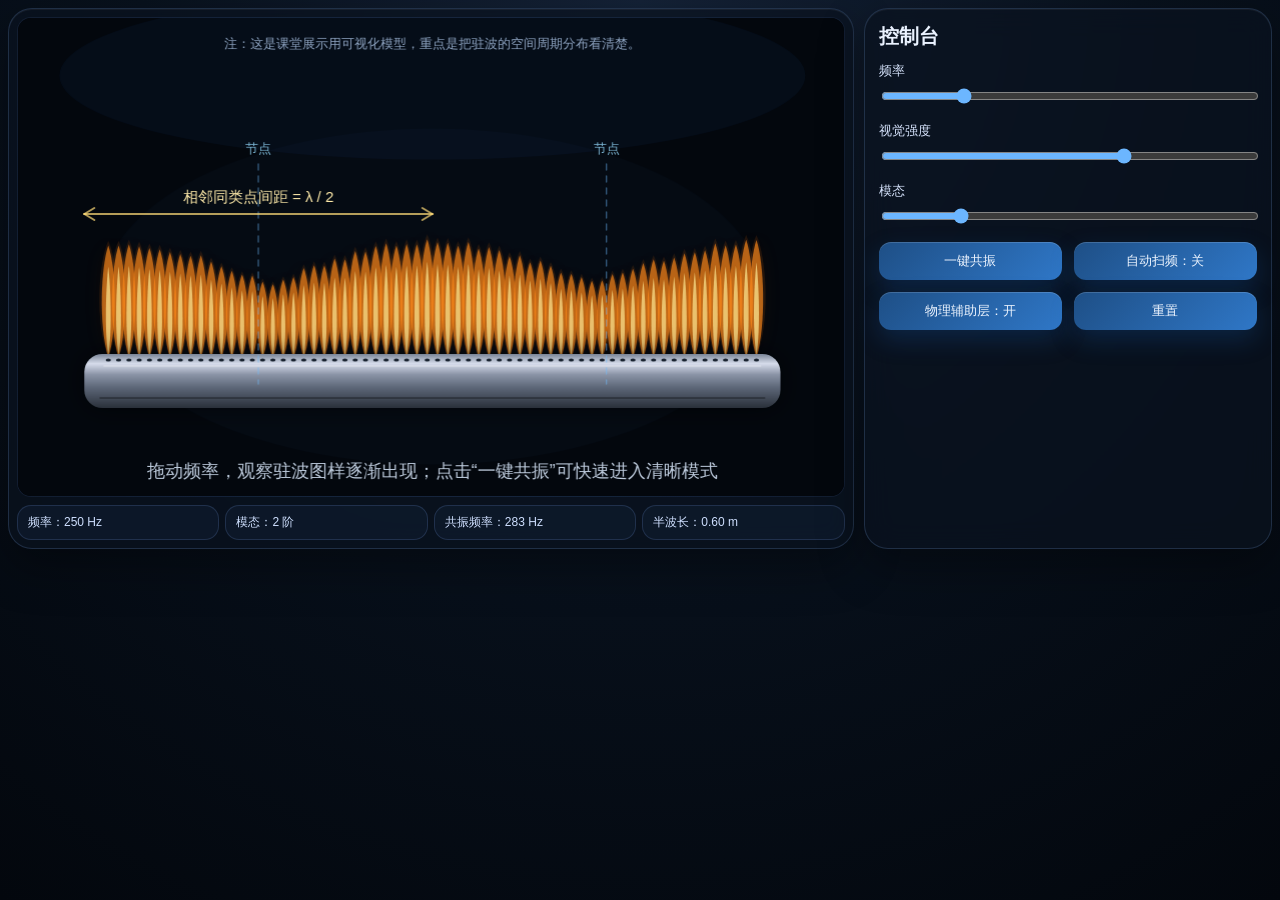
==== ppt.html @ 5146b0bc "Add files via upload" ====
<!doctype html>
<html lang="zh-CN">
<head>
  <meta charset="UTF-8" />
  <meta name="viewport" content="width=device-width, initial-scale=1.0" />
  <title>鲁本斯管驻波仿真</title>
  <link rel="stylesheet" href="style.css" />
</head>
<body class="ppt-embed">
  <div class="app">
    <header class="topbar">
      <div>
        <h1>鲁本斯管驻波可视化仿真</h1>
        <p>大学生物理实验竞赛 · 声速测量 · 驻波法互动演示</p>
      </div>
    </header>

    <main class="workspace">
      <section class="panel canvas-panel">
        <div id="canvas-holder"></div>

        <div class="hud">
          <div class="hud-item">频率：<span id="freqValue">250</span> Hz</div>
          <div class="hud-item">模态：<span id="modeValue">2</span> 阶</div>
          <div class="hud-item">共振频率：<span id="resValue">283</span> Hz</div>
          <div class="hud-item">半波长：<span id="halfLambdaValue">0.60</span> m</div>
        </div>
      </section>

      <aside class="panel control-panel">
        <h2>控制台</h2>

        <div class="control-group">
          <label for="freqSlider">频率</label>
          <input id="freqSlider" type="range" min="80" max="900" value="250" step="1" />
        </div>

        <div class="control-group">
          <label for="ampSlider">视觉强度</label>
          <input id="ampSlider" type="range" min="20" max="100" value="72" step="1" />
        </div>

        <div class="control-group">
          <label for="modeSlider">模态</label>
          <input id="modeSlider" type="range" min="1" max="6" value="2" step="1" />
        </div>

        <div class="button-grid">
          <button id="snapBtn">一键共振</button>
          <button id="autoBtn">自动扫频：关</button>
          <button id="overlayBtn">物理辅助层：开</button>
          <button id="resetBtn">重置</button>
        </div>

        <div class="tip-box">
          <p>推荐演示顺序：</p>
          <p>1. 先拖动频率，观察火焰变化</p>
          <p>2. 点击“一键共振”，出现清晰图样</p>
          <p>3. 讲解时再打开辅助层</p>
        </div>
      </aside>
    </main>
  </div>

  <script src="p5.min.js"></script>
  <script src="app.js"></script>
</body>
</html>
---- style.css ----
* {
  box-sizing: border-box;
}

html,
body {
  margin: 0;
  padding: 0;
  min-height: 100%;
  font-family: "Microsoft YaHei", "PingFang SC", sans-serif;
  background:
    radial-gradient(circle at top, #142237 0%, #08111d 45%, #03070d 100%);
  color: #eaf2ff;
}

body {
  min-height: 100vh;
}

.app {
  width: 100%;
  min-height: 100vh;
  padding: 20px;
}

.topbar {
  margin-bottom: 18px;
}

.topbar h1 {
  margin: 0 0 8px;
  font-size: 34px;
  letter-spacing: 1px;
}

.topbar p {
  margin: 0;
  color: #9cb3d9;
  font-size: 15px;
}

.workspace {
  display: grid;
  grid-template-columns: 1.8fr 0.9fr;
  gap: 18px;
}

.panel {
  background: rgba(10, 18, 31, 0.72);
  border: 1px solid rgba(116, 153, 214, 0.22);
  border-radius: 24px;
  box-shadow:
    0 18px 45px rgba(0, 0, 0, 0.35),
    inset 0 1px 0 rgba(255, 255, 255, 0.05);
  backdrop-filter: blur(14px);
}

.canvas-panel {
  position: relative;
  overflow: hidden;
  padding: 16px;
  min-height: 720px;
}

#canvas-holder {
  width: 100%;
  height: 640px;
  border-radius: 18px;
  overflow: hidden;
  background:
    radial-gradient(circle at center, rgba(20, 35, 60, 0.35), rgba(2, 5, 10, 0.92));
  border: 1px solid rgba(90, 140, 220, 0.18);
}

.hud {
  display: grid;
  grid-template-columns: repeat(4, 1fr);
  gap: 10px;
  margin-top: 14px;
}

.hud-item {
  background: rgba(15, 28, 45, 0.78);
  border: 1px solid rgba(120, 160, 230, 0.18);
  border-radius: 14px;
  padding: 10px 12px;
  font-size: 14px;
  color: #cfe0ff;
}

.control-panel {
  padding: 20px;
}

.control-panel h2 {
  margin-top: 4px;
  margin-bottom: 18px;
  font-size: 24px;
}

.control-group {
  margin-bottom: 20px;
}

.control-group label {
  display: block;
  margin-bottom: 8px;
  font-size: 15px;
  color: #d9e6ff;
}

.control-group input[type="range"] {
  width: 100%;
  accent-color: #6cb6ff;
  cursor: pointer;
}

.button-grid {
  display: grid;
  grid-template-columns: 1fr 1fr;
  gap: 12px;
  margin-top: 8px;
}

button {
  border: none;
  border-radius: 14px;
  padding: 12px 14px;
  font-size: 15px;
  color: #eef5ff;
  cursor: pointer;
  background: linear-gradient(135deg, #1e4f86 0%, #2f77c7 100%);
  box-shadow:
    0 10px 24px rgba(23, 87, 164, 0.28),
    inset 0 1px 0 rgba(255, 255, 255, 0.15);
  transition: transform 0.15s ease, box-shadow 0.15s ease, filter 0.15s ease;
}

button:hover {
  transform: translateY(-1px);
  filter: brightness(1.06);
  box-shadow:
    0 12px 28px rgba(23, 87, 164, 0.36),
    inset 0 1px 0 rgba(255, 255, 255, 0.22);
}

.tip-box {
  margin-top: 18px;
  padding: 14px 16px;
  border-radius: 16px;
  background: rgba(14, 25, 42, 0.86);
  border: 1px solid rgba(117, 154, 220, 0.18);
  color: #bfd4f7;
  line-height: 1.7;
  font-size: 14px;
}

@media (max-width: 1200px) {
  .workspace {
    grid-template-columns: 1fr;
  }

  .canvas-panel {
    min-height: auto;
  }

  #canvas-holder {
    height: 560px;
  }

  .hud {
    grid-template-columns: 1fr 1fr;
  }
}

@media (max-width: 760px) {
  .app {
    padding: 12px;
  }

  .topbar h1 {
    font-size: 24px;
  }

  #canvas-holder {
    height: 420px;
  }

  .hud {
    grid-template-columns: 1fr;
  }

  .button-grid {
    grid-template-columns: 1fr;
  }
}
/* =========================
   PPT 内嵌专用模式
   ========================= */

body.ppt-embed {
  overflow: hidden;
}

.ppt-embed .app {
  min-height: auto;
  padding: 8px;
}

.ppt-embed .topbar {
  display: none;
}

.ppt-embed .workspace {
  grid-template-columns: 1.45fr 0.7fr;
  gap: 10px;
  align-items: stretch;
}

.ppt-embed .canvas-panel {
  padding: 8px;
  min-height: auto;
}

.ppt-embed #canvas-holder {
  height: 480px;
  border-radius: 14px;
}

.ppt-embed .hud {
  grid-template-columns: repeat(4, 1fr);
  gap: 6px;
  margin-top: 8px;
}

.ppt-embed .hud-item {
  padding: 8px 10px;
  font-size: 12px;
}

.ppt-embed .control-panel {
  padding: 14px;
}

.ppt-embed .control-panel h2 {
  margin-top: 0;
  margin-bottom: 12px;
  font-size: 20px;
}

.ppt-embed .control-group {
  margin-bottom: 14px;
}

.ppt-embed .control-group label {
  font-size: 13px;
  margin-bottom: 6px;
}

.ppt-embed button {
  padding: 10px 12px;
  font-size: 13px;
  border-radius: 12px;
}

.ppt-embed .tip-box {
  display: none;
}
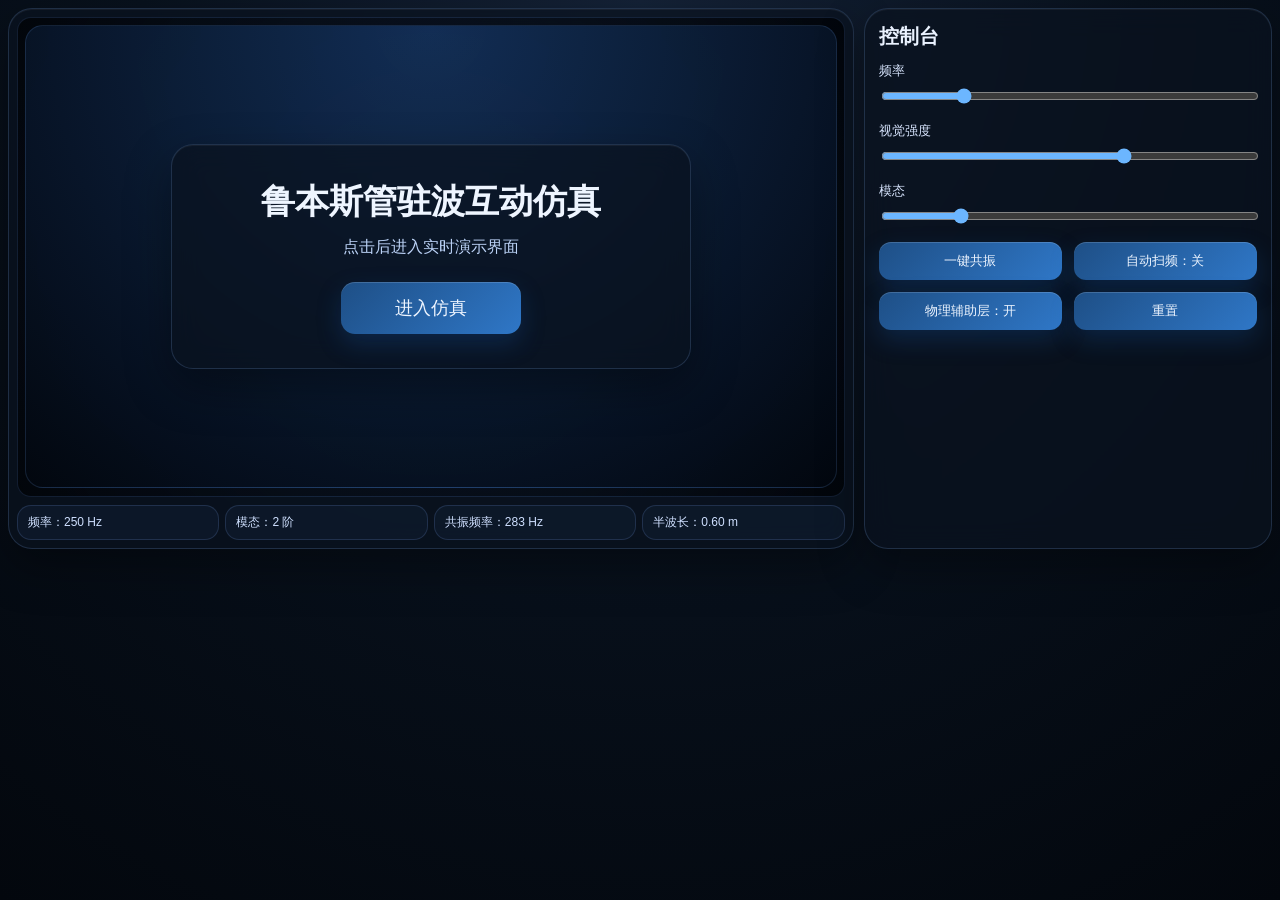
==== commit 3c46445a: "Add files via upload" ====
--- a/ppt.html
+++ b/ppt.html
@@ -18,6 +18,14 @@
     <main class="workspace">
       <section class="panel canvas-panel">
         <div id="canvas-holder"></div>
+
+        <div id="entry-screen">
+          <div class="entry-card">
+            <h2>鲁本斯管驻波互动仿真</h2>
+            <p>点击后进入实时演示界面</p>
+            <button id="enterSimBtn">进入仿真</button>
+          </div>
+        </div>
 
         <div class="hud">
           <div class="hud-item">频率：<span id="freqValue">250</span> Hz</div>
@@ -54,9 +62,10 @@
 
         <div class="tip-box">
           <p>推荐演示顺序：</p>
-          <p>1. 先拖动频率，观察火焰变化</p>
-          <p>2. 点击“一键共振”，出现清晰图样</p>
-          <p>3. 讲解时再打开辅助层</p>
+          <p>1. 先点击“进入仿真”</p>
+          <p>2. 再拖动频率，观察火焰变化</p>
+          <p>3. 点击“一键共振”，出现清晰图样</p>
+          <p>4. 讲解时再打开辅助层</p>
         </div>
       </aside>
     </main>
--- a/style.css
+++ b/style.css
@@ -265,4 +265,59 @@
 
 .ppt-embed .tip-box {
   display: none;
+}
+#entry-screen {
+  position: absolute;
+  inset: 16px 16px 60px 16px;
+  z-index: 20;
+  display: flex;
+  align-items: center;
+  justify-content: center;
+  border-radius: 18px;
+  background:
+    radial-gradient(circle at top, rgba(21, 52, 96, 0.85), rgba(2, 7, 15, 0.96));
+  border: 1px solid rgba(100, 150, 220, 0.18);
+}
+
+.entry-card {
+  width: min(520px, 82%);
+  padding: 34px 28px;
+  border-radius: 22px;
+  text-align: center;
+  background: rgba(10, 18, 31, 0.72);
+  border: 1px solid rgba(116, 153, 214, 0.22);
+  box-shadow:
+    0 18px 45px rgba(0, 0, 0, 0.35),
+    inset 0 1px 0 rgba(255, 255, 255, 0.05);
+  backdrop-filter: blur(14px);
+}
+
+.entry-card h2 {
+  margin: 0 0 12px;
+  font-size: 34px;
+  color: #eef5ff;
+}
+
+.entry-card p {
+  margin: 0 0 24px;
+  font-size: 16px;
+  color: #bcd3f7;
+}
+
+#enterSimBtn {
+  min-width: 180px;
+  border: none;
+  border-radius: 14px;
+  padding: 14px 22px;
+  font-size: 18px;
+  color: #eef5ff;
+  cursor: pointer;
+  background: linear-gradient(135deg, #1e4f86 0%, #2f77c7 100%);
+  box-shadow:
+    0 10px 24px rgba(23, 87, 164, 0.28),
+    inset 0 1px 0 rgba(255, 255, 255, 0.15);
+}
+
+#entry-screen.hide {
+  display: none;
 }
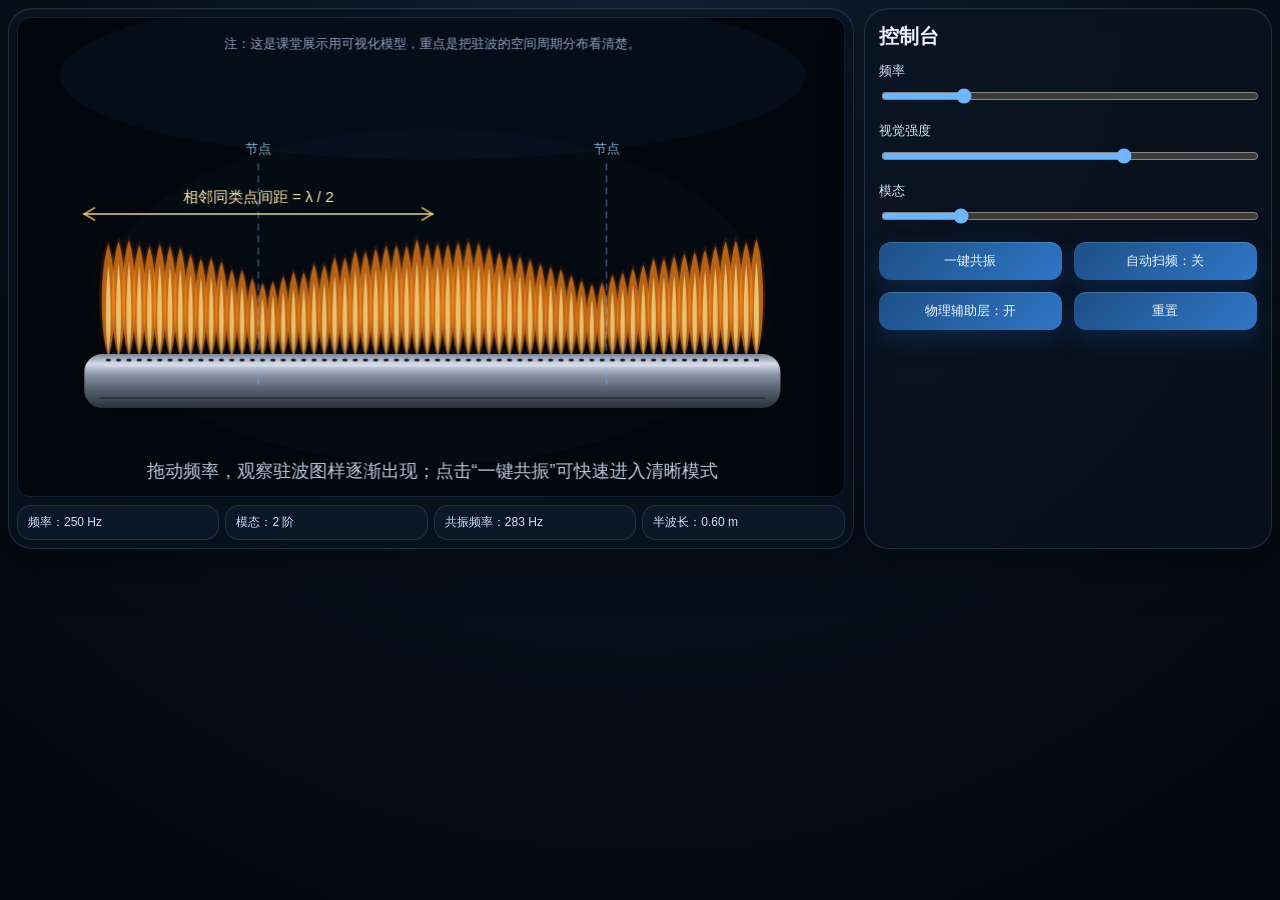
==== commit fa2330a6: "Add files via upload" ====
--- a/ppt.html
+++ b/ppt.html
@@ -1,77 +1,59 @@
 <!doctype html>
 <html lang="zh-CN">
 <head>
-  <meta charset="UTF-8" />
-  <meta name="viewport" content="width=device-width, initial-scale=1.0" />
-  <title>鲁本斯管驻波仿真</title>
-  <link rel="stylesheet" href="style.css" />
+    <meta charset="UTF-8" />
+    <meta name="viewport" content="width=device-width, initial-scale=1.0" />
+    <title>鲁本斯管驻波仿真</title>
+    <link rel="stylesheet" href="style.css" />
 </head>
 <body class="ppt-embed">
-  <div class="app">
-    <header class="topbar">
-      <div>
-        <h1>鲁本斯管驻波可视化仿真</h1>
-        <p>大学生物理实验竞赛 · 声速测量 · 驻波法互动演示</p>
-      </div>
-    </header>
-
-    <main class="workspace">
-      <section class="panel canvas-panel">
-        <div id="canvas-holder"></div>
-
-        <div id="entry-screen">
-          <div class="entry-card">
-            <h2>鲁本斯管驻波互动仿真</h2>
-            <p>点击后进入实时演示界面</p>
-            <button id="enterSimBtn">进入仿真</button>
-          </div>
-        </div>
-
-        <div class="hud">
-          <div class="hud-item">频率：<span id="freqValue">250</span> Hz</div>
-          <div class="hud-item">模态：<span id="modeValue">2</span> 阶</div>
-          <div class="hud-item">共振频率：<span id="resValue">283</span> Hz</div>
-          <div class="hud-item">半波长：<span id="halfLambdaValue">0.60</span> m</div>
-        </div>
-      </section>
-
-      <aside class="panel control-panel">
-        <h2>控制台</h2>
-
-        <div class="control-group">
-          <label for="freqSlider">频率</label>
-          <input id="freqSlider" type="range" min="80" max="900" value="250" step="1" />
-        </div>
-
-        <div class="control-group">
-          <label for="ampSlider">视觉强度</label>
-          <input id="ampSlider" type="range" min="20" max="100" value="72" step="1" />
-        </div>
-
-        <div class="control-group">
-          <label for="modeSlider">模态</label>
-          <input id="modeSlider" type="range" min="1" max="6" value="2" step="1" />
-        </div>
-
-        <div class="button-grid">
-          <button id="snapBtn">一键共振</button>
-          <button id="autoBtn">自动扫频：关</button>
-          <button id="overlayBtn">物理辅助层：开</button>
-          <button id="resetBtn">重置</button>
-        </div>
-
-        <div class="tip-box">
-          <p>推荐演示顺序：</p>
-          <p>1. 先点击“进入仿真”</p>
-          <p>2. 再拖动频率，观察火焰变化</p>
-          <p>3. 点击“一键共振”，出现清晰图样</p>
-          <p>4. 讲解时再打开辅助层</p>
-        </div>
-      </aside>
-    </main>
-  </div>
-
-  <script src="p5.min.js"></script>
-  <script src="app.js"></script>
+    <div class="app">
+        <header class="topbar">
+            <div>
+                <h1>鲁本斯管驻波可视化仿真</h1>
+                <p>大学生物理实验竞赛 · 声速测量 · 驻波法互动演示</p >
+            </div>
+        </header>
+        <main class="workspace">
+            <section class="panel canvas-panel">
+                <div id="canvas-holder"></div>
+                <div class="hud">
+                    <div class="hud-item">频率：<span id="freqValue">250</span> Hz</div>
+                    <div class="hud-item">模态：<span id="modeValue">2</span> 阶</div>
+                    <div class="hud-item">共振频率：<span id="resValue">283</span> Hz</div>
+                    <div class="hud-item">半波长：<span id="halfLambdaValue">0.60</span> m</div>
+                </div>
+            </section>
+            <aside class="panel control-panel">
+                <h2>控制台</h2>
+                <div class="control-group">
+                    <label for="freqSlider">频率</label>
+                    <input id="freqSlider" type="range" min="80" max="900" value="250" step="1" />
+                </div>
+                <div class="control-group">
+                    <label for="ampSlider">视觉强度</label>
+                    <input id="ampSlider" type="range" min="20" max="100" value="72" step="1" />
+                </div>
+                <div class="control-group">
+                    <label for="modeSlider">模态</label>
+                    <input id="modeSlider" type="range" min="1" max="6" value="2" step="1" />
+                </div>
+                <div class="button-grid">
+                    <button id="snapBtn">一键共振</button>
+                    <button id="autoBtn">自动扫频：关</button>
+                    <button id="overlayBtn">物理辅助层：开</button>
+                    <button id="resetBtn">重置</button>
+                </div>
+                <div class="tip-box">
+                    <p>推荐演示顺序：</p >
+                    <p>1. 先拖动频率，观察火焰变化</p >
+                    <p>2. 点击“一键共振”，出现清晰图样</p >
+                    <p>3. 讲解时再打开辅助层</p >
+                </div>
+            </aside>
+        </main>
+    </div>
+    <script src="p5.min.js"></script>
+    <script src="app.js"></script>
 </body>
 </html>
--- a/style.css
+++ b/style.css
@@ -266,58 +266,3 @@
 .ppt-embed .tip-box {
   display: none;
 }
-#entry-screen {
-  position: absolute;
-  inset: 16px 16px 60px 16px;
-  z-index: 20;
-  display: flex;
-  align-items: center;
-  justify-content: center;
-  border-radius: 18px;
-  background:
-    radial-gradient(circle at top, rgba(21, 52, 96, 0.85), rgba(2, 7, 15, 0.96));
-  border: 1px solid rgba(100, 150, 220, 0.18);
-}
-
-.entry-card {
-  width: min(520px, 82%);
-  padding: 34px 28px;
-  border-radius: 22px;
-  text-align: center;
-  background: rgba(10, 18, 31, 0.72);
-  border: 1px solid rgba(116, 153, 214, 0.22);
-  box-shadow:
-    0 18px 45px rgba(0, 0, 0, 0.35),
-    inset 0 1px 0 rgba(255, 255, 255, 0.05);
-  backdrop-filter: blur(14px);
-}
-
-.entry-card h2 {
-  margin: 0 0 12px;
-  font-size: 34px;
-  color: #eef5ff;
-}
-
-.entry-card p {
-  margin: 0 0 24px;
-  font-size: 16px;
-  color: #bcd3f7;
-}
-
-#enterSimBtn {
-  min-width: 180px;
-  border: none;
-  border-radius: 14px;
-  padding: 14px 22px;
-  font-size: 18px;
-  color: #eef5ff;
-  cursor: pointer;
-  background: linear-gradient(135deg, #1e4f86 0%, #2f77c7 100%);
-  box-shadow:
-    0 10px 24px rgba(23, 87, 164, 0.28),
-    inset 0 1px 0 rgba(255, 255, 255, 0.15);
-}
-
-#entry-screen.hide {
-  display: none;
-}
